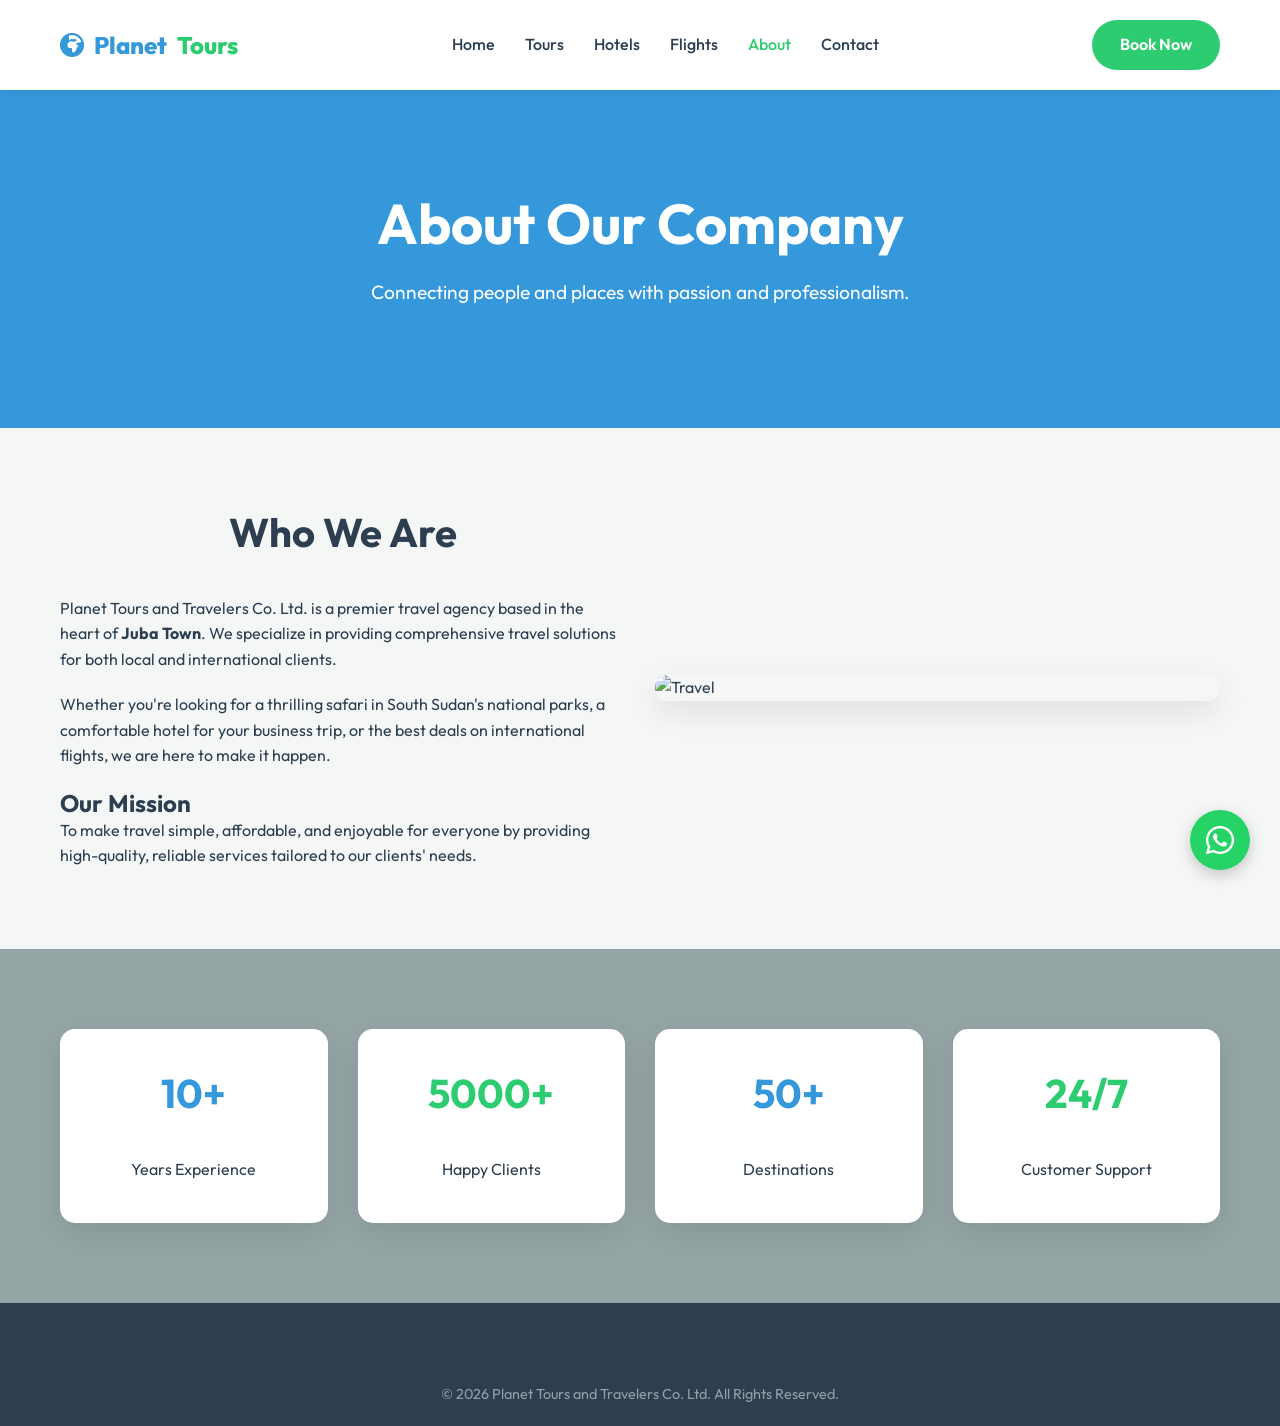
==== about.html @ 8dd7694f "Initial commit: Complete travel website for Planet Tours and Travelers" ====
<!DOCTYPE html>
<html lang="en">
<head>
    <meta charset="UTF-8">
    <meta name="viewport" content="width=device-width, initial-scale=1.0">
    <title>About Us | Planet Tours and Travelers</title>
    <link rel="stylesheet" href="css/style.css">
    <link rel="stylesheet" href="https://cdnjs.cloudflare.com/ajax/libs/font-awesome/6.0.0/css/all.min.css">
</head>
<body>

    <header>
        <div class="container">
            <a href="index.html" class="logo">
                <i class="fas fa-globe-africa"></i>
                Planet <span>Tours</span>
            </a>
            <nav>
                <ul>
                    <li><a href="index.html">Home</a></li>
                    <li><a href="tours.html">Tours</a></li>
                    <li><a href="hotels.html">Hotels</a></li>
                    <li><a href="flights.html">Flights</a></li>
                    <li><a href="about.html" class="active">About</a></li>
                    <li><a href="contact.html">Contact</a></li>
                </ul>
            </nav>
            <a href="tours.html" class="btn btn-primary">Book Now</a>
        </div>
    </header>

    <main>
        <section class="section" style="background: var(--secondary); color: var(--white); padding: 100px 0;">
            <div class="container text-center">
                <h1>About Our Company</h1>
                <p style="font-size: 1.2rem; max-width: 700px; margin: 20px auto;">Connecting people and places with passion and professionalism.</p>
            </div>
        </section>

        <section class="section">
            <div class="container">
                <div class="grid" style="grid-template-columns: repeat(auto-fit, minmax(350px, 1fr)); align-items: center;">
                    <div>
                        <h2>Who We Are</h2>
                        <p style="margin-bottom: 20px;">Planet Tours and Travelers Co. Ltd. is a premier travel agency based in the heart of <strong>Juba Town</strong>. We specialize in providing comprehensive travel solutions for both local and international clients.</p>
                        <p style="margin-bottom: 20px;">Whether you're looking for a thrilling safari in South Sudan's national parks, a comfortable hotel for your business trip, or the best deals on international flights, we are here to make it happen.</p>
                        <h3>Our Mission</h3>
                        <p>To make travel simple, affordable, and enjoyable for everyone by providing high-quality, reliable services tailored to our clients' needs.</p>
                    </div>
                    <div>
                        <img src="https://images.unsplash.com/photo-1469854523086-cc02fe5d8800?auto=format&fit=crop&q=80&w=800" alt="Travel" style="border-radius: 20px; box-shadow: var(--shadow);">
                    </div>
                </div>
            </div>
        </section>

        <section class="section" style="background: var(--grey); background-opacity: 0.1;">
            <div class="container">
                <div class="grid" style="grid-template-columns: repeat(auto-fit, minmax(250px, 1fr));">
                    <div class="card text-center" style="padding: 40px;">
                        <h2 class="text-secondary">10+</h2>
                        <p>Years Experience</p>
                    </div>
                    <div class="card text-center" style="padding: 40px;">
                        <h2 class="text-primary">5000+</h2>
                        <p>Happy Clients</p>
                    </div>
                    <div class="card text-center" style="padding: 40px;">
                        <h2 class="text-secondary">50+</h2>
                        <p>Destinations</p>
                    </div>
                    <div class="card text-center" style="padding: 40px;">
                        <h2 class="text-primary">24/7</h2>
                        <p>Customer Support</p>
                    </div>
                </div>
            </div>
        </section>
    </main>

    <footer>
        <div class="container">
            <div class="copyright" style="border: none;">
                &copy; 2026 Planet Tours and Travelers Co. Ltd. All Rights Reserved.
            </div>
        </div>
    </footer>

    <script type="module" src="js/app.js"></script>
</body>
</html>
---- css/style.css ----
/* Design System for Planet Tours and Travelers */
@import url('https://fonts.googleapis.com/css2?family=Outfit:wght@300;400;600;700&display=swap');

:root {
    --primary: #2ecc71; /* Green */
    --secondary: #3498db; /* Blue */
    --accent: #e67e22; /* Orange for CTA */
    --dark: #2c3e50;
    --light: #f4f7f6;
    --grey: #95a5a6;
    --white: #ffffff;
    --shadow: 0 10px 30px rgba(0, 0, 0, 0.1);
    --transition: all 0.3s cubic-bezier(0.25, 0.8, 0.25, 1);
    --container: 1200px;
}

* {
    margin: 0;
    padding: 0;
    box-sizing: border-box;
    font-family: 'Outfit', sans-serif;
}

body {
    background-color: var(--light);
    color: var(--dark);
    line-height: 1.6;
    overflow-x: hidden;
}

a {
    text-decoration: none;
    color: inherit;
    transition: var(--transition);
}

ul {
    list-style: none;
}

img {
    max-width: 100%;
    display: block;
}

/* Layout Utilities */
.container {
    max-width: var(--container);
    margin: 0 auto;
    padding: 0 20px;
}

.section {
    padding: 80px 0;
}

.flex {
    display: flex;
    align-items: center;
    gap: 20px;
}

.grid {
    display: grid;
    gap: 30px;
}

/* Typography */
h1, h2, h3, h4 {
    font-weight: 700;
    line-height: 1.2;
}

h1 { font-size: 3.5rem; }
h2 { font-size: 2.5rem; text-align: center; margin-bottom: 40px; }
h3 { font-size: 1.5rem; }

.text-center { text-align: center; }
.text-primary { color: var(--primary); }
.text-secondary { color: var(--secondary); }

/* Buttons */
.btn {
    display: inline-block;
    padding: 12px 28px;
    border-radius: 50px;
    font-weight: 600;
    cursor: pointer;
    transition: var(--transition);
    border: none;
    text-align: center;
}

.btn-primary {
    background: var(--primary);
    color: var(--white);
}

.btn-primary:hover {
    background: #27ae60;
    transform: translateY(-3px);
    box-shadow: 0 5px 15px rgba(46, 204, 113, 0.3);
}

.btn-secondary {
    background: var(--secondary);
    color: var(--white);
}

.btn-secondary:hover {
    background: #2980b9;
    transform: translateY(-3px);
    box-shadow: 0 5px 15px rgba(52, 152, 219, 0.3);
}

.btn-outline {
    background: transparent;
    border: 2px solid var(--primary);
    color: var(--primary);
}

.btn-outline:hover {
    background: var(--primary);
    color: var(--white);
}

/* Header */
header {
    background: var(--white);
    padding: 20px 0;
    position: sticky;
    top: 0;
    z-index: 1000;
    box-shadow: 0 2px 10px rgba(0,0,0,0.05);
}

header .container {
    display: flex;
    justify-content: space-between;
    align-items: center;
}

.logo {
    font-size: 1.5rem;
    font-weight: 800;
    color: var(--secondary);
    display: flex;
    align-items: center;
    gap: 10px;
}

.logo span {
    color: var(--primary);
}

nav ul {
    display: flex;
    gap: 30px;
}

nav ul li a {
    font-weight: 500;
    color: var(--dark);
}

nav ul li a:hover, nav ul li a.active {
    color: var(--primary);
}

.mobile-menu-btn {
    display: none;
    font-size: 1.5rem;
    cursor: pointer;
}

/* Hero Section */
.hero {
    height: 90vh;
    background: linear-gradient(rgba(0,0,0,0.4), rgba(0,0,0,0.4)), url('../img/hero.jpg');
    background-size: cover;
    background-position: center;
    display: flex;
    align-items: center;
    color: var(--white);
    text-align: center;
}

.hero-content {
    max-width: 800px;
    margin: 0 auto;
}

.hero h1 {
    margin-bottom: 20px;
    animation: fadeInUp 1s ease;
}

.hero p {
    font-size: 1.2rem;
    margin-bottom: 30px;
    opacity: 0.9;
    animation: fadeInUp 1.2s ease;
}

.hero-btns {
    display: flex;
    justify-content: center;
    gap: 20px;
    animation: fadeInUp 1.4s ease;
}

/* Cards */
.card {
    background: var(--white);
    border-radius: 15px;
    overflow: hidden;
    box-shadow: var(--shadow);
    transition: var(--transition);
}

.card:hover {
    transform: translateY(-10px);
}

.card-img {
    height: 200px;
    background-size: cover;
    background-position: center;
}

.card-content {
    padding: 25px;
}

.card-title {
    font-size: 1.25rem;
    margin-bottom: 10px;
}

.card-info {
    display: flex;
    justify-content: space-between;
    align-items: center;
    margin-top: 15px;
    color: var(--grey);
    font-size: 0.9rem;
}

.card-price {
    font-weight: 700;
    color: var(--primary);
    font-size: 1.2rem;
}

/* Booking Form */
.booking-form {
    background: var(--white);
    padding: 40px;
    border-radius: 20px;
    box-shadow: var(--shadow);
    max-width: 600px;
    margin: 0 auto;
}

.form-group {
    margin-bottom: 20px;
}

.form-group label {
    display: block;
    margin-bottom: 8px;
    font-weight: 600;
}

.form-group input, .form-group select, .form-group textarea {
    width: 100%;
    padding: 12px 15px;
    border: 1px solid #ddd;
    border-radius: 8px;
    font-size: 1rem;
    outline: none;
    transition: var(--transition);
}

.form-group input:focus {
    border-color: var(--secondary);
}

/* Footer */
footer {
    background: var(--dark);
    color: var(--white);
    padding: 60px 0 20px;
}

.footer-grid {
    display: grid;
    grid-template-columns: repeat(auto-fit, minmax(200px, 1fr));
    gap: 40px;
    margin-bottom: 40px;
}

.footer-about p {
    margin-top: 20px;
    opacity: 0.7;
}

.footer-links h4, .footer-contact h4 {
    margin-bottom: 25px;
}

.footer-links ul li {
    margin-bottom: 12px;
}

.footer-links ul li a {
    opacity: 0.7;
}

.footer-links ul li a:hover {
    opacity: 1;
    padding-left: 5px;
}

.social-links {
    display: flex;
    gap: 15px;
    margin-top: 20px;
}

.social-icon {
    width: 40px;
    height: 40px;
    background: rgba(255,255,255,0.1);
    display: flex;
    align-items: center;
    justify-content: center;
    border-radius: 50%;
    font-size: 1.2rem;
}

.social-icon:hover {
    background: var(--primary);
}

.copyright {
    text-align: center;
    padding-top: 20px;
    border-top: 1px solid rgba(255,255,255,0.1);
    font-size: 0.9rem;
    opacity: 0.5;
}

/* Floating WhatsApp */
.whatsapp-btn {
    position: fixed;
    bottom: 30px;
    right: 30px;
    background: #25d366;
    color: white;
    width: 60px;
    height: 60px;
    border-radius: 50%;
    display: flex;
    align-items: center;
    justify-content: center;
    font-size: 2rem;
    box-shadow: 0 5px 15px rgba(0,0,0,0.2);
    z-index: 1000;
    transition: var(--transition);
}

.whatsapp-btn:hover {
    transform: scale(1.1);
}

/* Animations */
@keyframes fadeInUp {
    from {
        opacity: 0;
        transform: translateY(30px);
    }
    to {
        opacity: 1;
        transform: translateY(0);
    }
}

/* Responsive */
@media (max-width: 768px) {
    h1 { font-size: 2.5rem; }
    h2 { font-size: 2rem; }
    
    nav {
        display: none; /* Hide for now, will implement mobile menu */
    }
    
    .mobile-menu-btn {
        display: block;
    }
    
    .hero {
        height: 70vh;
    }
    
    .hero-btns {
        flex-direction: column;
    }
}
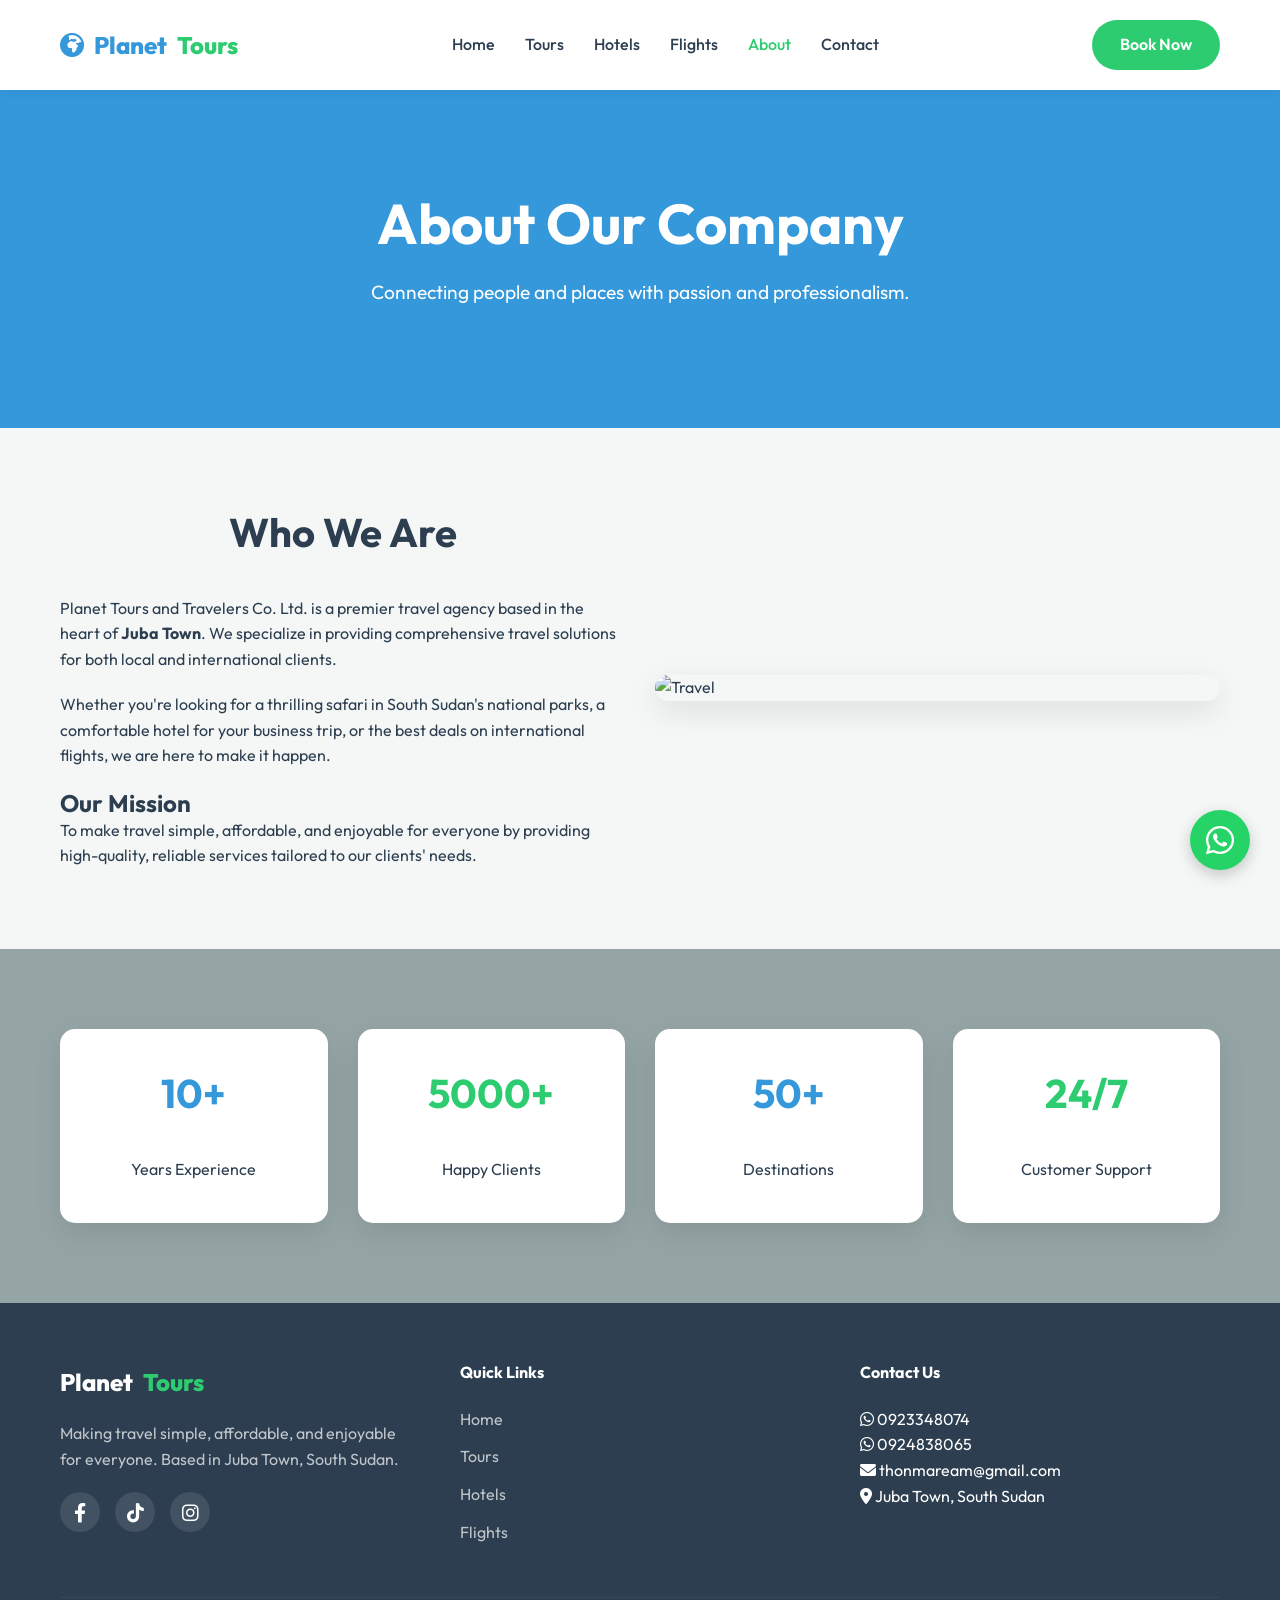
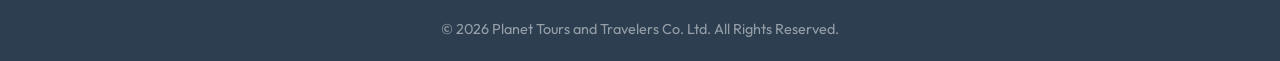
==== commit f872e83d: "Add Vercel configuration" ====
--- a/about.html
+++ b/about.html
@@ -80,7 +80,34 @@
 
     <footer>
         <div class="container">
-            <div class="copyright" style="border: none;">
+            <div class="footer-grid">
+                <div class="footer-about">
+                    <a href="#" class="logo" style="color: var(--white);">Planet <span>Tours</span></a>
+                    <p>Making travel simple, affordable, and enjoyable for everyone. Based in Juba Town, South Sudan.</p>
+                    <div class="social-links">
+                        <a href="#" class="social-icon"><i class="fab fa-facebook-f"></i></a>
+                        <a href="#" class="social-icon"><i class="fab fa-tiktok"></i></a>
+                        <a href="#" class="social-icon"><i class="fab fa-instagram"></i></a>
+                    </div>
+                </div>
+                <div class="footer-links">
+                    <h4>Quick Links</h4>
+                    <ul>
+                        <li><a href="index.html">Home</a></li>
+                        <li><a href="tours.html">Tours</a></li>
+                        <li><a href="hotels.html">Hotels</a></li>
+                        <li><a href="flights.html">Flights</a></li>
+                    </ul>
+                </div>
+                <div class="footer-contact">
+                    <h4>Contact Us</h4>
+                    <p><a href="https://wa.me/211923348074" target="_blank"><i class="fab fa-whatsapp"></i> 0923348074</a></p>
+                    <p><a href="https://wa.me/211924838065" target="_blank"><i class="fab fa-whatsapp"></i> 0924838065</a></p>
+                    <p><a href="mailto:thonmaream@gmail.com"><i class="fas fa-envelope"></i> thonmaream@gmail.com</a></p>
+                    <p><i class="fas fa-map-marker-alt"></i> Juba Town, South Sudan</p>
+                </div>
+            </div>
+            <div class="copyright">
                 &copy; 2026 Planet Tours and Travelers Co. Ltd. All Rights Reserved.
             </div>
         </div>
